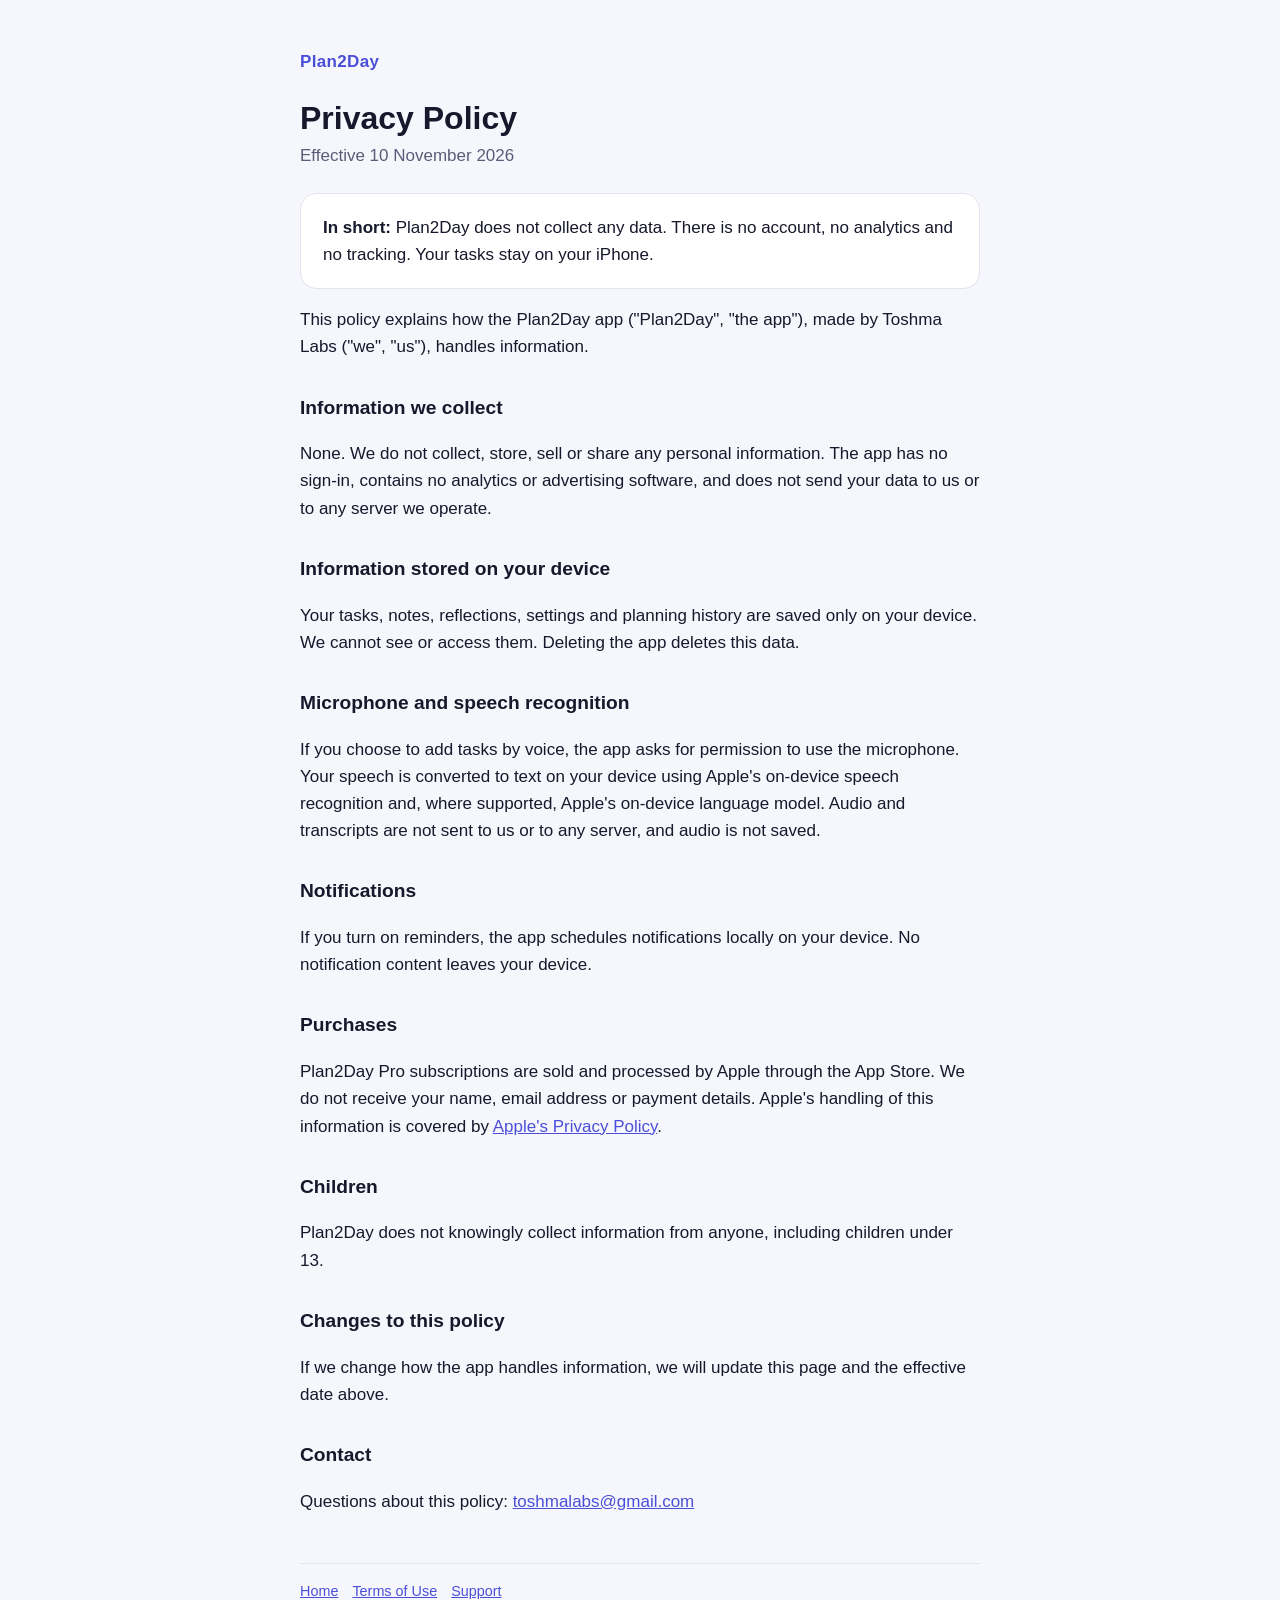
==== privacy/index.html @ 8e95d132 "Add Plan2Day website: support, privacy policy and terms Co-Authored-By: Claude Opus 5.5 <noreply@ant" ====
<!DOCTYPE html>
<html lang="en">
<head>
<meta charset="utf-8">
<meta name="viewport" content="width=device-width, initial-scale=1">
<title>Privacy Policy — Plan2Day</title>
<link rel="stylesheet" href="../style.css">
</head>
<body>
<main>
<header><a href="../">Plan2Day</a></header>
<h1>Privacy Policy</h1>
<p class="meta">Effective 10 November 2026</p>

<div class="card"><strong>In short:</strong> Plan2Day does not collect any data. There is no account, no analytics and no tracking. Your tasks stay on your iPhone.</div>

<p>This policy explains how the Plan2Day app ("Plan2Day", "the app"), made by Toshma Labs ("we", "us"), handles information.</p>

<h2>Information we collect</h2>
<p>None. We do not collect, store, sell or share any personal information. The app has no sign-in, contains no analytics or advertising software, and does not send your data to us or to any server we operate.</p>

<h2>Information stored on your device</h2>
<p>Your tasks, notes, reflections, settings and planning history are saved only on your device. We cannot see or access them. Deleting the app deletes this data.</p>

<h2>Microphone and speech recognition</h2>
<p>If you choose to add tasks by voice, the app asks for permission to use the microphone. Your speech is converted to text on your device using Apple's on-device speech recognition and, where supported, Apple's on-device language model. Audio and transcripts are not sent to us or to any server, and audio is not saved.</p>

<h2>Notifications</h2>
<p>If you turn on reminders, the app schedules notifications locally on your device. No notification content leaves your device.</p>

<h2>Purchases</h2>
<p>Plan2Day Pro subscriptions are sold and processed by Apple through the App Store. We do not receive your name, email address or payment details. Apple's handling of this information is covered by <a href="https://www.apple.com/legal/privacy/">Apple's Privacy Policy</a>.</p>

<h2>Children</h2>
<p>Plan2Day does not knowingly collect information from anyone, including children under 13.</p>

<h2>Changes to this policy</h2>
<p>If we change how the app handles information, we will update this page and the effective date above.</p>

<h2>Contact</h2>
<p>Questions about this policy: <a href="mailto:toshmalabs@gmail.com">toshmalabs@gmail.com</a></p>

<footer><a href="../">Home</a><a href="../terms/">Terms of Use</a><a href="../support/">Support</a></footer>
</main>
</body>
</html>
---- style.css ----
:root{--ink:#17182B;--muted:#5b5d78;--bg:#F6F6FD;--card:#fff;--accent:#4B4FD8;--line:#e3e3f1}
@media (prefers-color-scheme:dark){:root{--ink:#ECECF8;--muted:#a3a5c4;--bg:#17182B;--card:#202443;--accent:#9DA0FF;--line:#2f3358}}
*{box-sizing:border-box}
body{margin:0;font:17px/1.6 -apple-system,BlinkMacSystemFont,"Segoe UI",Roboto,Helvetica,Arial,sans-serif;background:var(--bg);color:var(--ink)}
main{max-width:720px;margin:0 auto;padding:48px 20px 64px}
header a{color:var(--accent);text-decoration:none;font-weight:700;letter-spacing:.02em}
h1{font-size:2rem;line-height:1.2;margin:24px 0 4px}
h2{font-size:1.2rem;margin:32px 0 8px}
.meta{color:var(--muted);margin:0 0 24px}
a{color:var(--accent)}
.card{background:var(--card);border:1px solid var(--line);border-radius:16px;padding:20px 22px;margin:16px 0}
ul{padding-left:1.2em}
footer{margin-top:48px;color:var(--muted);font-size:.9rem;border-top:1px solid var(--line);padding-top:16px}
footer a{margin-right:14px}
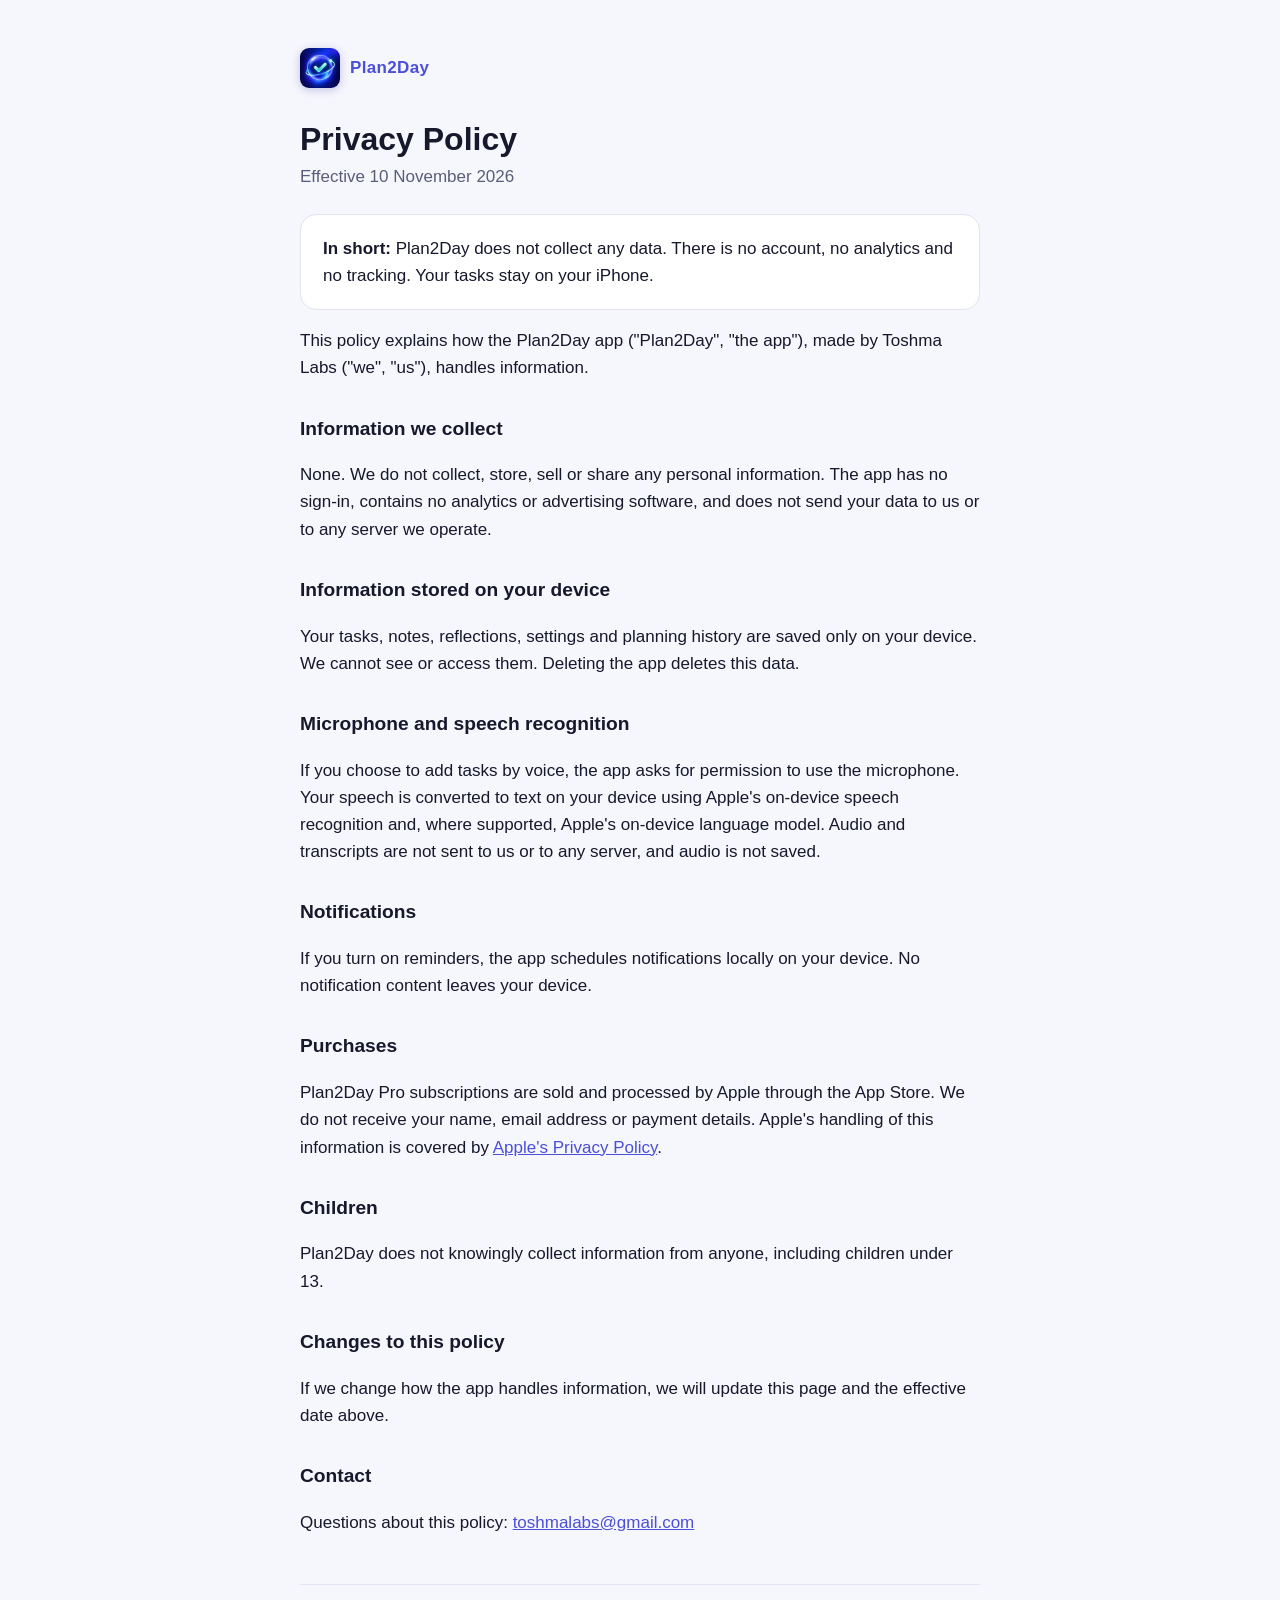
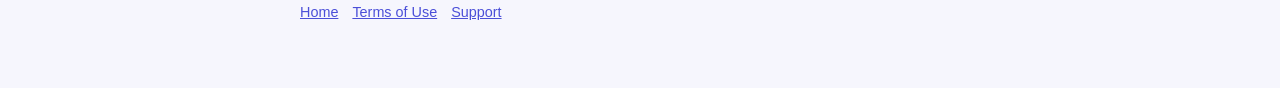
==== commit 09af656b: "Add app icon to site header, home page and favicon Co-Authored-By: Claude Opus 5.5 <noreply@anthropi" ====
--- a/privacy/index.html
+++ b/privacy/index.html
@@ -4,11 +4,13 @@
 <meta charset="utf-8">
 <meta name="viewport" content="width=device-width, initial-scale=1">
 <title>Privacy Policy — Plan2Day</title>
+<link rel="icon" type="image/png" href="../favicon.png">
+<link rel="apple-touch-icon" href="../apple-touch-icon.png">
 <link rel="stylesheet" href="../style.css">
 </head>
 <body>
 <main>
-<header><a href="../">Plan2Day</a></header>
+<header><a class="brand" href="../"><img src="../icon-512.png" alt="">Plan2Day</a></header>
 <h1>Privacy Policy</h1>
 <p class="meta">Effective 10 November 2026</p>
 
--- a/style.css
+++ b/style.css
@@ -12,3 +12,6 @@
 ul{padding-left:1.2em}
 footer{margin-top:48px;color:var(--muted);font-size:.9rem;border-top:1px solid var(--line);padding-top:16px}
 footer a{margin-right:14px}
+.brand{display:inline-flex;align-items:center;gap:10px}
+.brand img{width:40px;height:40px;border-radius:9px;box-shadow:0 2px 8px rgba(30,40,160,.25)}
+.hero-icon{width:120px;height:120px;border-radius:27px;box-shadow:0 8px 28px rgba(30,40,160,.35);display:block}
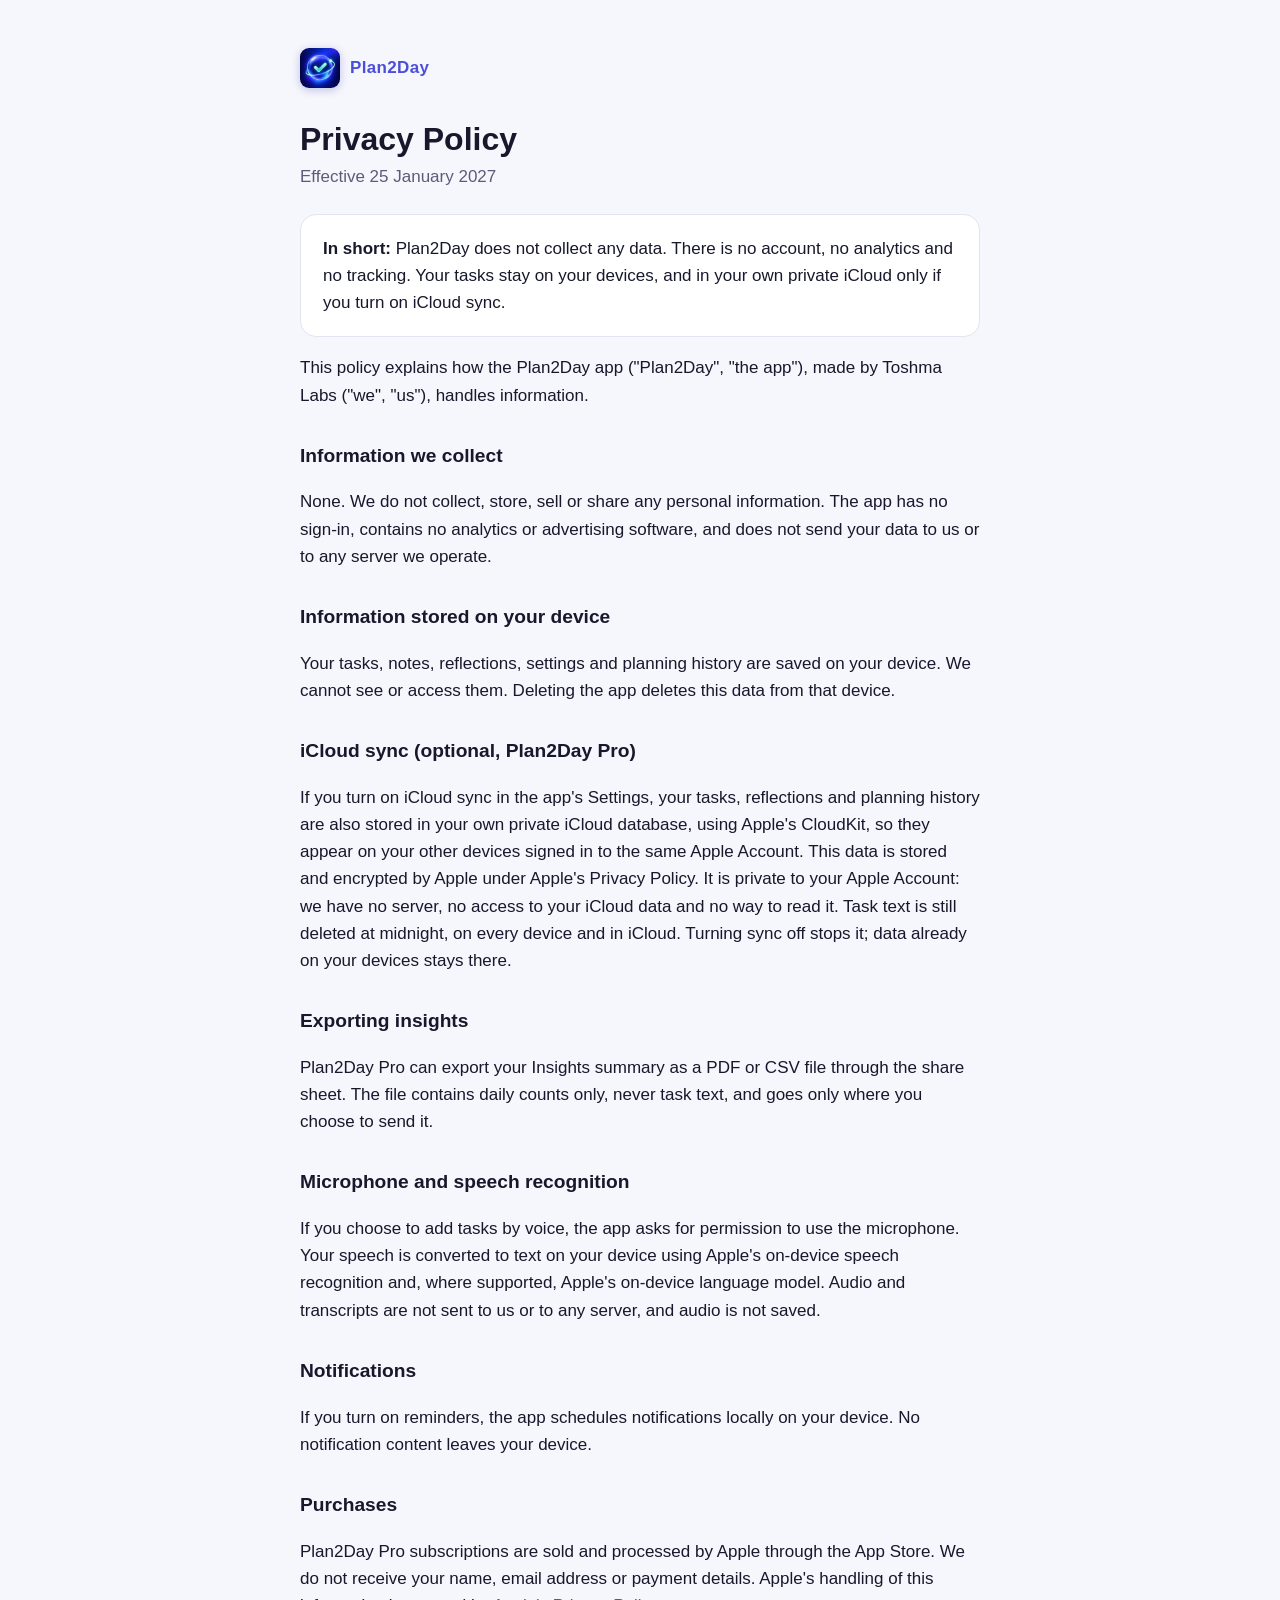
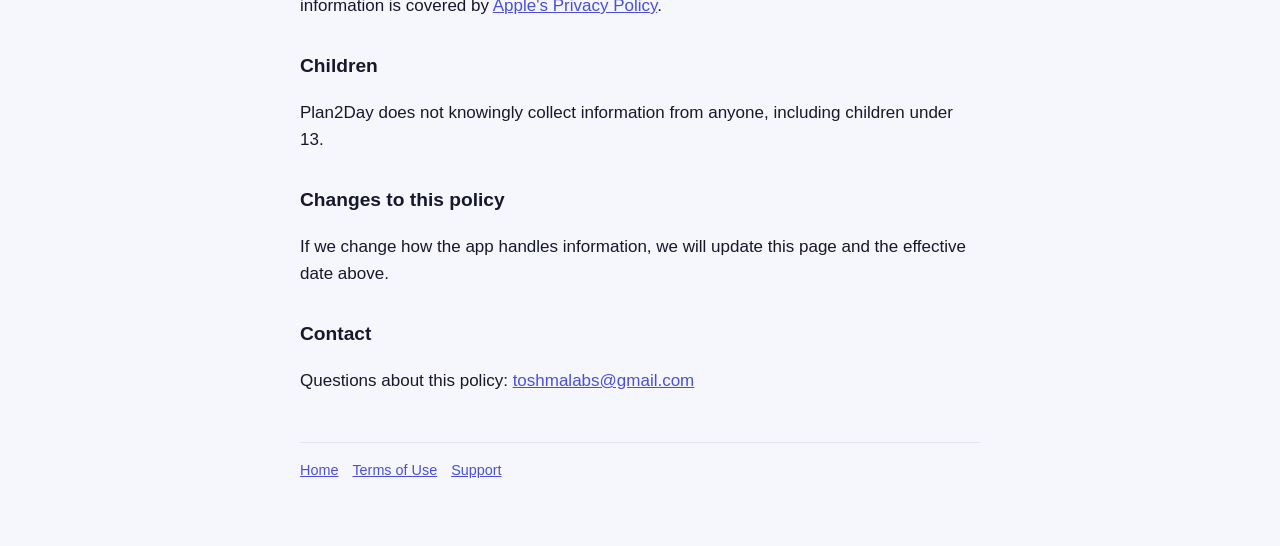
==== commit 2c501864: "Prepare site for Plan2Day 1.1: iCloud sync, export, Mac Privacy policy gains an optional iCloud sync" ====
--- a/privacy/index.html
+++ b/privacy/index.html
@@ -12,9 +12,9 @@
 <main>
 <header><a class="brand" href="../"><img src="../icon-512.png" alt="">Plan2Day</a></header>
 <h1>Privacy Policy</h1>
-<p class="meta">Effective 10 November 2026</p>
+<p class="meta">Effective 25 January 2027</p>
 
-<div class="card"><strong>In short:</strong> Plan2Day does not collect any data. There is no account, no analytics and no tracking. Your tasks stay on your iPhone.</div>
+<div class="card"><strong>In short:</strong> Plan2Day does not collect any data. There is no account, no analytics and no tracking. Your tasks stay on your devices, and in your own private iCloud only if you turn on iCloud sync.</div>
 
 <p>This policy explains how the Plan2Day app ("Plan2Day", "the app"), made by Toshma Labs ("we", "us"), handles information.</p>
 
@@ -22,7 +22,13 @@
 <p>None. We do not collect, store, sell or share any personal information. The app has no sign-in, contains no analytics or advertising software, and does not send your data to us or to any server we operate.</p>
 
 <h2>Information stored on your device</h2>
-<p>Your tasks, notes, reflections, settings and planning history are saved only on your device. We cannot see or access them. Deleting the app deletes this data.</p>
+<p>Your tasks, notes, reflections, settings and planning history are saved on your device. We cannot see or access them. Deleting the app deletes this data from that device.</p>
+
+<h2>iCloud sync (optional, Plan2Day Pro)</h2>
+<p>If you turn on iCloud sync in the app's Settings, your tasks, reflections and planning history are also stored in your own private iCloud database, using Apple's CloudKit, so they appear on your other devices signed in to the same Apple Account. This data is stored and encrypted by Apple under Apple's Privacy Policy. It is private to your Apple Account: we have no server, no access to your iCloud data and no way to read it. Task text is still deleted at midnight, on every device and in iCloud. Turning sync off stops it; data already on your devices stays there.</p>
+
+<h2>Exporting insights</h2>
+<p>Plan2Day Pro can export your Insights summary as a PDF or CSV file through the share sheet. The file contains daily counts only, never task text, and goes only where you choose to send it.</p>
 
 <h2>Microphone and speech recognition</h2>
 <p>If you choose to add tasks by voice, the app asks for permission to use the microphone. Your speech is converted to text on your device using Apple's on-device speech recognition and, where supported, Apple's on-device language model. Audio and transcripts are not sent to us or to any server, and audio is not saved.</p>
